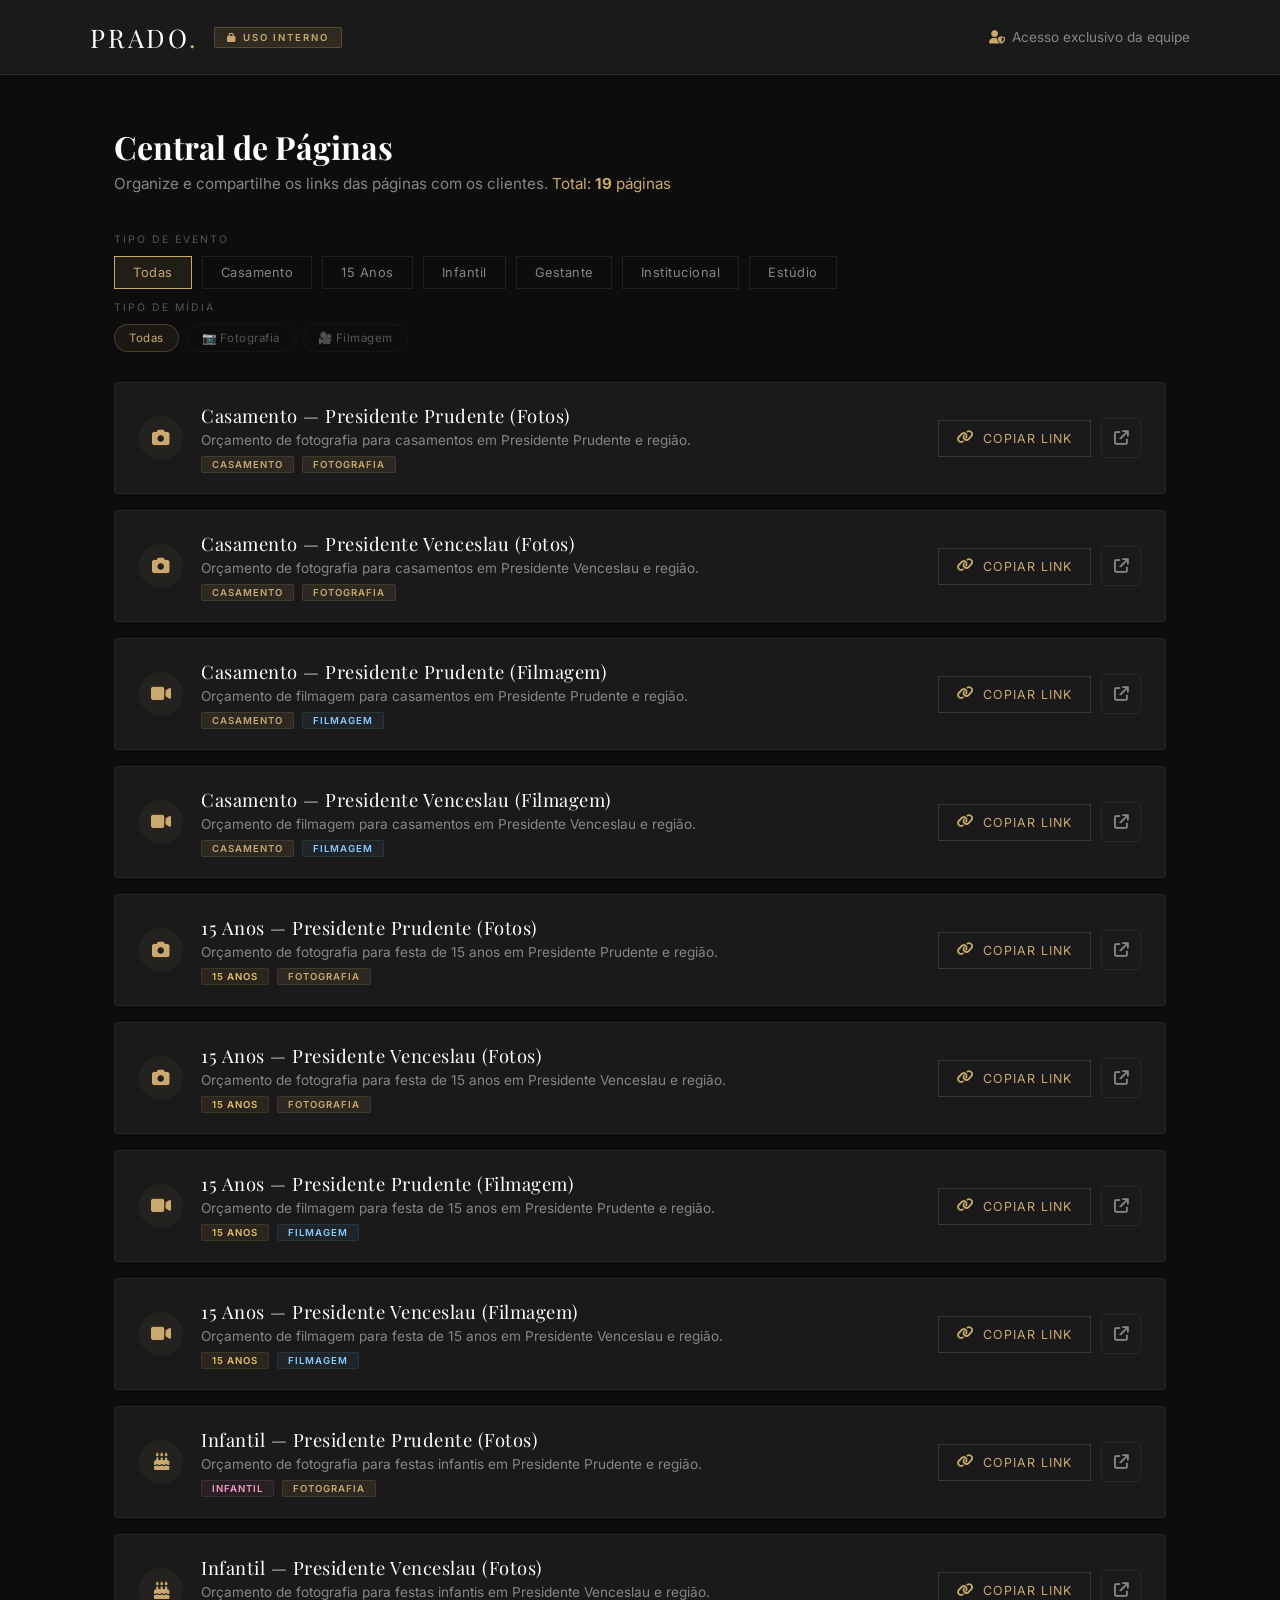
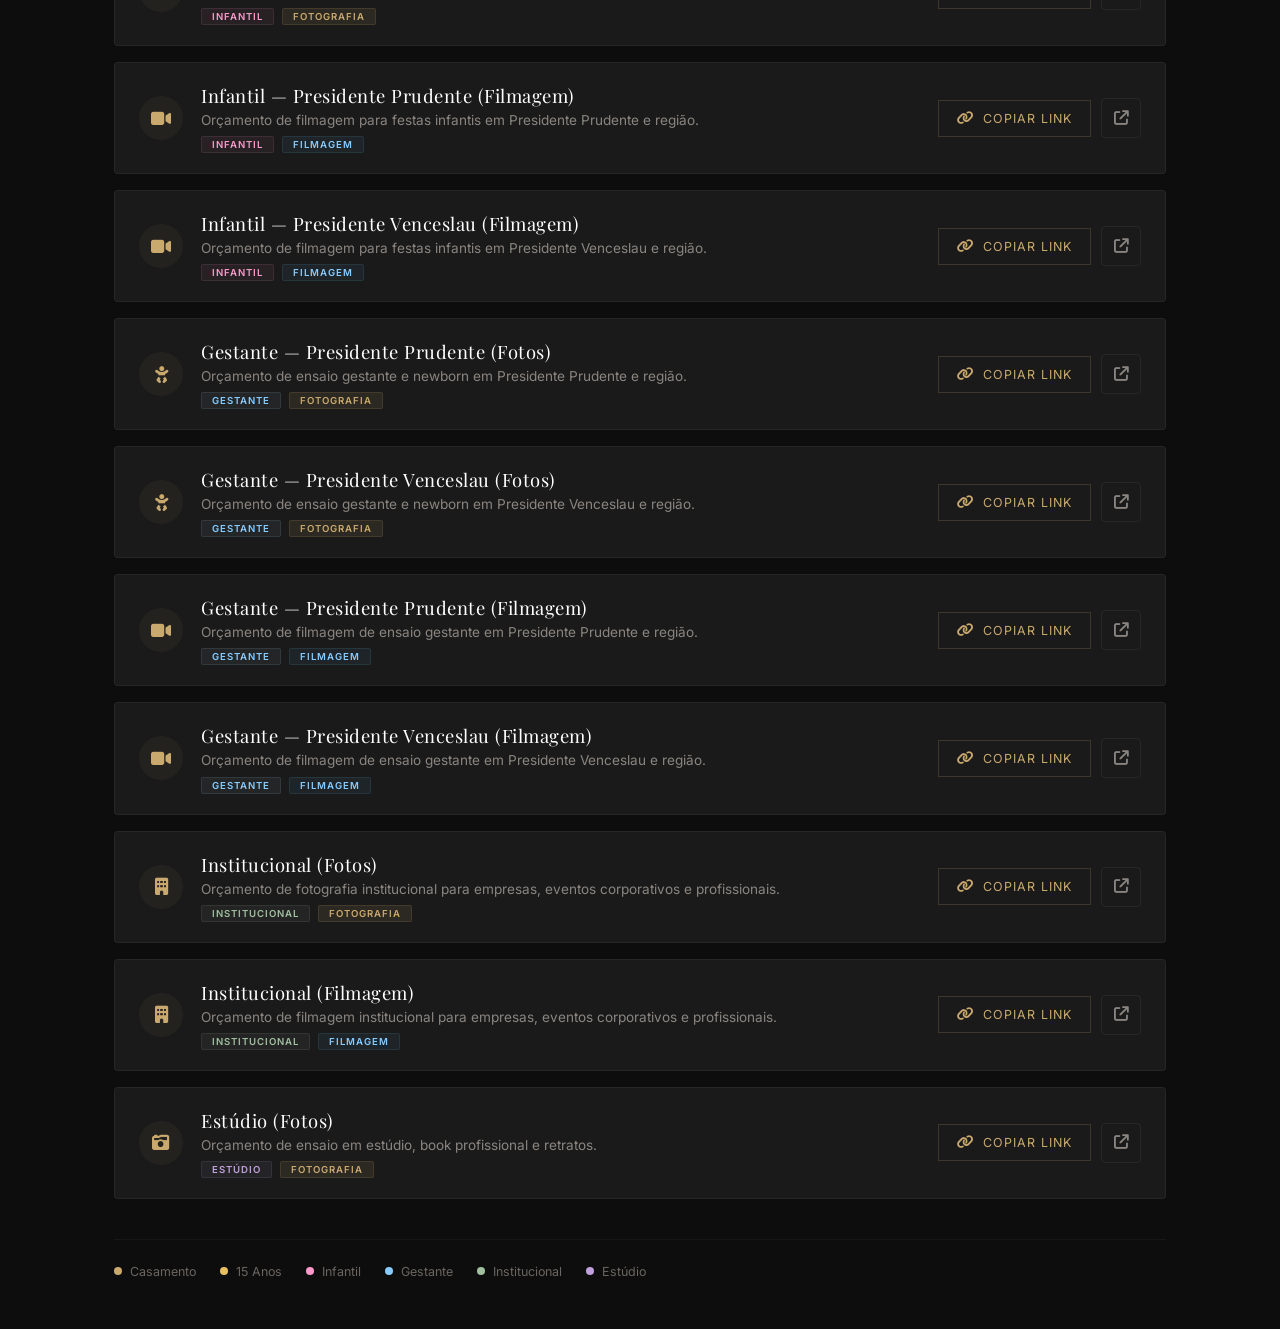
==== index.html @ 4b7219dd "Add files via upload" ====
<!DOCTYPE html>
<html lang="pt-BR">
<head>
  <meta charset="UTF-8" />
  <meta name="viewport" content="width=device-width, initial-scale=1.0" />
  <title>PRADO — Central Interna</title>
  <link rel="preconnect" href="https://fonts.googleapis.com" />
  <link rel="preconnect" href="https://fonts.gstatic.com" crossorigin />
  <link href="https://fonts.googleapis.com/css2?family=Inter:wght@300;400;500;600;700&family=Playfair+Display:wght@400;500;600;700&display=swap" rel="stylesheet" />
  <link rel="stylesheet" href="https://cdnjs.cloudflare.com/ajax/libs/font-awesome/6.7.2/css/all.min.css" />
  <style>
    * { margin: 0; padding: 0; box-sizing: border-box; }
    body {
      font-family: 'Inter', sans-serif;
      background: #0d0d0d;
      color: #e0d8d0;
      min-height: 100vh;
      display: flex;
      flex-direction: column;
    }
    header {
      background: #1a1a1a;
      border-bottom: 1px solid rgba(201, 169, 110, 0.12);
      padding: 0 24px;
    }
    .header-inner {
      max-width: 1100px;
      margin: 0 auto;
      display: flex;
      align-items: center;
      justify-content: space-between;
      padding: 20px 0;
      flex-wrap: wrap;
      gap: 12px;
    }
    .logo-area {
      display: flex;
      align-items: center;
      gap: 16px;
    }
    .logo-text {
      font-family: 'Playfair Display', serif;
      font-size: 1.6rem;
      color: #ffffff;
      letter-spacing: 3px;
    }
    .logo-text span { color: #c9a96e; }
    .badge-interno {
      background: rgba(201, 169, 110, 0.12);
      border: 1px solid rgba(201, 169, 110, 0.25);
      color: #c9a96e;
      font-size: 0.6rem;
      letter-spacing: 2px;
      text-transform: uppercase;
      padding: 4px 12px;
      border-radius: 2px;
      font-weight: 600;
    }
    .header-sub { color: #8a8580; font-size: 0.85rem; }

    main {
      flex: 1;
      max-width: 1100px;
      margin: 0 auto;
      padding: 50px 24px;
      width: 100%;
    }
    .page-title {
      font-family: 'Playfair Display', serif;
      font-size: 2rem;
      color: #ffffff;
      margin-bottom: 6px;
    }
    .page-sub {
      color: #8a8580;
      font-size: 0.95rem;
      margin-bottom: 40px;
    }
    .page-sub span { color: #c9a96e; }

    /* ── FILTROS PRINCIPAIS (evento) ── */
    .filter-section-label {
      font-size: 0.65rem;
      letter-spacing: 2px;
      text-transform: uppercase;
      color: #5a5550;
      margin-bottom: 10px;
    }
    .filter-bar {
      display: flex;
      gap: 10px;
      margin-bottom: 12px;
      flex-wrap: wrap;
    }
    .filter-btn {
      padding: 8px 18px;
      background: transparent;
      border: 1px solid rgba(255,255,255,0.08);
      color: #8a8580;
      font-size: 0.8rem;
      letter-spacing: 0.5px;
      cursor: pointer;
      transition: all 0.25s ease;
      font-family: 'Inter', sans-serif;
    }
    .filter-btn:hover { border-color: rgba(201,169,110,0.3); color: #c9a96e; }
    .filter-btn.active {
      background: rgba(201,169,110,0.1);
      border-color: #c9a96e;
      color: #c9a96e;
    }

    /* ── SUBFILTROS (mídia) ── */
    .subfilter-bar {
      display: flex;
      gap: 8px;
      margin-bottom: 30px;
      flex-wrap: wrap;
    }
    .subfilter-btn {
      padding: 6px 14px;
      background: transparent;
      border: 1px solid rgba(255,255,255,0.04);
      color: #5a5550;
      font-size: 0.72rem;
      letter-spacing: 0.5px;
      cursor: pointer;
      transition: all 0.25s ease;
      font-family: 'Inter', sans-serif;
      border-radius: 20px;
    }
    .subfilter-btn:hover { border-color: rgba(201,169,110,0.2); color: #c9a96e; }
    .subfilter-btn.active {
      background: rgba(201,169,110,0.08);
      border-color: rgba(201,169,110,0.25);
      color: #c9a96e;
    }

    /* ── LISTA ── */
    .cards-grid {
      display: grid;
      grid-template-columns: 1fr;
      gap: 16px;
    }
    .card-item {
      background: #1a1a1a;
      border: 1px solid rgba(255,255,255,0.05);
      border-radius: 4px;
      padding: 20px 24px;
      display: flex;
      align-items: center;
      justify-content: space-between;
      gap: 20px;
      transition: all 0.25s ease;
    }
    .card-item:hover { border-color: rgba(201,169,110,0.2); }
    .card-left {
      display: flex;
      align-items: center;
      gap: 18px;
      flex: 1;
      min-width: 0;
    }
    .card-icon {
      width: 44px;
      height: 44px;
      border-radius: 50%;
      background: rgba(201,169,110,0.06);
      display: flex;
      align-items: center;
      justify-content: center;
      color: #c9a96e;
      font-size: 1.1rem;
      flex-shrink: 0;
    }
    .card-info { flex: 1; min-width: 0; }
    .card-name {
      font-family: 'Playfair Display', serif;
      font-size: 1.15rem;
      color: #ffffff;
      letter-spacing: 0.5px;
      margin-bottom: 3px;
    }
    .card-desc {
      font-size: 0.85rem;
      color: #8a8580;
      line-height: 1.4;
    }
    .card-meta {
      display: flex;
      align-items: center;
      gap: 8px;
      margin-top: 6px;
      flex-wrap: wrap;
    }
    .tag {
      font-size: 0.6rem;
      letter-spacing: 1px;
      text-transform: uppercase;
      padding: 2px 10px;
      border-radius: 2px;
      font-weight: 600;
    }
    .tag-casamento { background: rgba(201,169,110,0.1); color: #c9a96e; border: 1px solid rgba(201,169,110,0.15); }
    .tag-debutante { background: rgba(232,192,96,0.08); color: #e8c060; border: 1px solid rgba(232,192,96,0.1); }
    .tag-infantil  { background: rgba(255,150,200,0.06); color: #ff99cc; border: 1px solid rgba(255,150,200,0.1); }
    .tag-gestante  { background: rgba(180,220,255,0.06); color: #88ccff; border: 1px solid rgba(180,220,255,0.1); }
    .tag-institucional { background: rgba(180,200,180,0.06); color: #a0c0a0; border: 1px solid rgba(180,200,180,0.1); }
    .tag-estudio   { background: rgba(200,180,220,0.06); color: #c0a0dd; border: 1px solid rgba(200,180,220,0.1); }
    .tag-fotografia { background: rgba(201,169,110,0.1); color: #c9a96e; border: 1px solid rgba(201,169,110,0.15); }
    .tag-filmagem  { background: rgba(100,200,255,0.06); color: #88ccff; border: 1px solid rgba(100,200,255,0.1); }

    .card-right { display: flex; align-items: center; gap: 10px; flex-shrink: 0; }
    .btn-copy {
      padding: 10px 18px;
      background: transparent;
      border: 1px solid rgba(201,169,110,0.2);
      color: #c9a96e;
      font-size: 0.78rem;
      letter-spacing: 1px;
      text-transform: uppercase;
      cursor: pointer;
      transition: all 0.25s ease;
      font-family: 'Inter', sans-serif;
      display: flex;
      align-items: center;
      gap: 8px;
      white-space: nowrap;
    }
    .btn-copy:hover { background: rgba(201,169,110,0.08); border-color: #c9a96e; }
    .btn-copy.copied { background: rgba(100,255,180,0.06); border-color: #60dda0; color: #60dda0; }
    .btn-copy i { font-size: 0.85rem; }
    .btn-open {
      width: 40px;
      height: 40px;
      background: transparent;
      border: 1px solid rgba(255,255,255,0.06);
      color: #8a8580;
      border-radius: 4px;
      cursor: pointer;
      display: flex;
      align-items: center;
      justify-content: center;
      text-decoration: none;
      transition: all 0.25s ease;
      font-size: 0.9rem;
    }
    .btn-open:hover { border-color: #c9a96e; color: #c9a96e; }

    /* ── LEGENDA ── */
    .legend {
      margin-top: 40px;
      padding-top: 24px;
      border-top: 1px solid rgba(255,255,255,0.04);
      display: flex;
      gap: 24px;
      flex-wrap: wrap;
    }
    .legend-item {
      display: flex;
      align-items: center;
      gap: 8px;
      font-size: 0.78rem;
      color: #6a6560;
    }
    .legend-dot { width: 8px; height: 8px; border-radius: 50%; display: inline-block; }

    /* ── TOAST ── */
    .toast {
      position: fixed;
      bottom: 30px;
      left: 50%;
      transform: translateX(-50%) translateY(20px);
      background: #2a2a2a;
      border: 1px solid rgba(201,169,110,0.15);
      color: #c9a96e;
      padding: 12px 24px;
      font-size: 0.85rem;
      border-radius: 4px;
      opacity: 0;
      pointer-events: none;
      transition: all 0.35s ease;
      white-space: nowrap;
    }
    .toast.show { opacity: 1; transform: translateX(-50%) translateY(0); }
    .toast i { margin-right: 10px; }

    .empty-state {
      text-align: center;
      padding: 60px 20px;
      color: #5a5550;
    }
    .empty-state i { font-size: 2.5rem; margin-bottom: 16px; color: #3a3530; }

    @media (max-width: 768px) {
      .header-inner { flex-direction: column; align-items: flex-start; gap: 8px; }
      .card-item { flex-direction: column; align-items: flex-start; }
      .card-right { width: 100%; justify-content: flex-end; }
      .btn-copy { flex: 1; justify-content: center; }
      .page-title { font-size: 1.5rem; }
    }
    @media (max-width: 480px) {
      .card-left { flex-direction: column; align-items: flex-start; gap: 10px; }
      .card-right { flex-wrap: wrap; gap: 8px; }
      .btn-open { display: none; }
    }
  </style>
</head>
<body>

  <header>
    <div class="header-inner">
      <div class="logo-area">
        <span class="logo-text">PRADO<span>.</span></span>
        <span class="badge-interno"><i class="fas fa-lock" style="margin-right:6px;"></i>Uso Interno</span>
      </div>
      <span class="header-sub"><i class="fas fa-user-shield" style="margin-right:6px;color:#c9a96e;"></i>Acesso exclusivo da equipe</span>
    </div>
  </header>

  <main>
    <h1 class="page-title">Central de Páginas</h1>
    <p class="page-sub">Organize e compartilhe os links das páginas com os clientes. <span>Total: <strong id="totalCount">0</strong> páginas</span></p>

    <!-- ── FILTROS PRINCIPAIS: TIPO DE EVENTO ── -->
    <div class="filter-section-label">Tipo de Evento</div>
    <div class="filter-bar" id="eventFilterBar">
      <button class="filter-btn active" data-filter="all">Todas</button>
      <button class="filter-btn" data-filter="casamento">Casamento</button>
      <button class="filter-btn" data-filter="debutante">15 Anos</button>
      <button class="filter-btn" data-filter="infantil">Infantil</button>
      <button class="filter-btn" data-filter="gestante">Gestante</button>
      <button class="filter-btn" data-filter="institucional">Institucional</button>
      <button class="filter-btn" data-filter="estudio">Estúdio</button>
    </div>

    <!-- ── SUBFILTROS: TIPO DE MÍDIA ── -->
    <div class="filter-section-label" style="margin-top:2px;">Tipo de Mídia</div>
    <div class="subfilter-bar" id="mediaFilterBar">
      <button class="subfilter-btn active" data-filter="todas-midias">Todas</button>
      <button class="subfilter-btn" data-filter="fotografia">📷 Fotografia</button>
      <button class="subfilter-btn" data-filter="filmagem">🎥 Filmagem</button>
    </div>

    <div class="cards-grid" id="cardsGrid"></div>

    <div class="legend">
      <span class="legend-item"><span class="legend-dot" style="background:#c9a96e;"></span>Casamento</span>
      <span class="legend-item"><span class="legend-dot" style="background:#e8c060;"></span>15 Anos</span>
      <span class="legend-item"><span class="legend-dot" style="background:#ff99cc;"></span>Infantil</span>
      <span class="legend-item"><span class="legend-dot" style="background:#88ccff;"></span>Gestante</span>
      <span class="legend-item"><span class="legend-dot" style="background:#a0c0a0;"></span>Institucional</span>
      <span class="legend-item"><span class="legend-dot" style="background:#c0a0dd;"></span>Estúdio</span>
    </div>
  </main>

  <div class="toast" id="toast"><i class="fas fa-check-circle"></i><span id="toastMsg">Link copiado!</span></div>

  <script>
    /* ═══════════════════════════════════════════════
       DADOS CENTRALIZADOS
       ➕ Adicione novas páginas aqui
       ═══════════════════════════════════════════════ */
    const PAGINAS = [

      // ═══════ CASAMENTO ═══════
      {
        id: 'casamento-foto-pp',
        arquivo: 'casamentofotografiapp.html',
        nome: 'Casamento — Presidente Prudente (Fotos)',
        descricao: 'Orçamento de fotografia para casamentos em Presidente Prudente e região.',
        icone: 'fa-camera',
        evento: 'casamento',
        midia: 'fotografia'
      },
      {
        id: 'casamento-foto-pv',
        arquivo: 'casamentofotografiapv.html',
        nome: 'Casamento — Presidente Venceslau (Fotos)',
        descricao: 'Orçamento de fotografia para casamentos em Presidente Venceslau e região.',
        icone: 'fa-camera',
        evento: 'casamento',
        midia: 'fotografia'
      },
      {
        id: 'casamento-filme-pp',
        arquivo: 'casamentofilmagempp.html',
        nome: 'Casamento — Presidente Prudente (Filmagem)',
        descricao: 'Orçamento de filmagem para casamentos em Presidente Prudente e região.',
        icone: 'fa-video',
        evento: 'casamento',
        midia: 'filmagem'
      },
      {
        id: 'casamento-filme-pv',
        arquivo: 'casamentofilmagempv.html',
        nome: 'Casamento — Presidente Venceslau (Filmagem)',
        descricao: 'Orçamento de filmagem para casamentos em Presidente Venceslau e região.',
        icone: 'fa-video',
        evento: 'casamento',
        midia: 'filmagem'
      },

      // ═══════ 15 ANOS ═══════
      {
        id: 'debutante-foto-pp',
        arquivo: 'debutantefotografiapp.html',
        nome: '15 Anos — Presidente Prudente (Fotos)',
        descricao: 'Orçamento de fotografia para festa de 15 anos em Presidente Prudente e região.',
        icone: 'fa-camera',
        evento: 'debutante',
        midia: 'fotografia'
      },
      {
        id: 'debutante-foto-pv',
        arquivo: 'debutantefotografiapv.html',
        nome: '15 Anos — Presidente Venceslau (Fotos)',
        descricao: 'Orçamento de fotografia para festa de 15 anos em Presidente Venceslau e região.',
        icone: 'fa-camera',
        evento: 'debutante',
        midia: 'fotografia'
      },
      {
        id: 'debutante-filme-pp',
        arquivo: 'debutantefilmagempp.html',
        nome: '15 Anos — Presidente Prudente (Filmagem)',
        descricao: 'Orçamento de filmagem para festa de 15 anos em Presidente Prudente e região.',
        icone: 'fa-video',
        evento: 'debutante',
        midia: 'filmagem'
      },
      {
        id: 'debutante-filme-pv',
        arquivo: 'debutantefilmagempv.html',
        nome: '15 Anos — Presidente Venceslau (Filmagem)',
        descricao: 'Orçamento de filmagem para festa de 15 anos em Presidente Venceslau e região.',
        icone: 'fa-video',
        evento: 'debutante',
        midia: 'filmagem'
      },

      // ═══════ INFANTIL ═══════
      {
        id: 'infantil-foto-pp',
        arquivo: 'infantilfotografiapp.html',
        nome: 'Infantil — Presidente Prudente (Fotos)',
        descricao: 'Orçamento de fotografia para festas infantis em Presidente Prudente e região.',
        icone: 'fa-cake-candles',
        evento: 'infantil',
        midia: 'fotografia'
      },
      {
        id: 'infantil-foto-pv',
        arquivo: 'infantilfotografiapv.html',
        nome: 'Infantil — Presidente Venceslau (Fotos)',
        descricao: 'Orçamento de fotografia para festas infantis em Presidente Venceslau e região.',
        icone: 'fa-cake-candles',
        evento: 'infantil',
        midia: 'fotografia'
      },
      {
        id: 'infantil-filme-pp',
        arquivo: 'infantilfilmagempp.html',
        nome: 'Infantil — Presidente Prudente (Filmagem)',
        descricao: 'Orçamento de filmagem para festas infantis em Presidente Prudente e região.',
        icone: 'fa-video',
        evento: 'infantil',
        midia: 'filmagem'
      },
      {
        id: 'infantil-filme-pv',
        arquivo: 'infantilfilmagempv.html',
        nome: 'Infantil — Presidente Venceslau (Filmagem)',
        descricao: 'Orçamento de filmagem para festas infantis em Presidente Venceslau e região.',
        icone: 'fa-video',
        evento: 'infantil',
        midia: 'filmagem'
      },

      // ═══════ GESTANTE ═══════
      {
        id: 'gestante-foto-pp',
        arquivo: 'gestantefotografiapp.html',
        nome: 'Gestante — Presidente Prudente (Fotos)',
        descricao: 'Orçamento de ensaio gestante e newborn em Presidente Prudente e região.',
        icone: 'fa-baby',
        evento: 'gestante',
        midia: 'fotografia'
      },
      {
        id: 'gestante-foto-pv',
        arquivo: 'gestantefotografiapv.html',
        nome: 'Gestante — Presidente Venceslau (Fotos)',
        descricao: 'Orçamento de ensaio gestante e newborn em Presidente Venceslau e região.',
        icone: 'fa-baby',
        evento: 'gestante',
        midia: 'fotografia'
      },
      {
        id: 'gestante-filme-pp',
        arquivo: 'gestantefilmagempp.html',
        nome: 'Gestante — Presidente Prudente (Filmagem)',
        descricao: 'Orçamento de filmagem de ensaio gestante em Presidente Prudente e região.',
        icone: 'fa-video',
        evento: 'gestante',
        midia: 'filmagem'
      },
      {
        id: 'gestante-filme-pv',
        arquivo: 'gestantefilmagempv.html',
        nome: 'Gestante — Presidente Venceslau (Filmagem)',
        descricao: 'Orçamento de filmagem de ensaio gestante em Presidente Venceslau e região.',
        icone: 'fa-video',
        evento: 'gestante',
        midia: 'filmagem'
      },

      // ═══════ INSTITUCIONAL (sem cidade) ═══════
      {
        id: 'institucional-foto',
        arquivo: 'institucional.html',
        nome: 'Institucional (Fotos)',
        descricao: 'Orçamento de fotografia institucional para empresas, eventos corporativos e profissionais.',
        icone: 'fa-building',
        evento: 'institucional',
        midia: 'fotografia'
      },
      {
        id: 'institucional-filme',
        arquivo: 'institucional.html',
        nome: 'Institucional (Filmagem)',
        descricao: 'Orçamento de filmagem institucional para empresas, eventos corporativos e profissionais.',
        icone: 'fa-building',
        evento: 'institucional',
        midia: 'filmagem'
      },

      // ═══════ ESTÚDIO (sem cidade) ═══════
      {
        id: 'estudio-foto',
        arquivo: 'estudio.html',
        nome: 'Estúdio (Fotos)',
        descricao: 'Orçamento de ensaio em estúdio, book profissional e retratos.',
        icone: 'fa-camera-retro',
        evento: 'estudio',
        midia: 'fotografia'
      }

      // ═══════════════════════════════════════════
      // ➕ ADICIONE NOVAS PÁGINAS ABAIXO
      // ═══════════════════════════════════════════
      // {
      //   id: 'meu-novo-servico',
      //   arquivo: 'meunovoarquivo.html',
      //   nome: 'Nome do Serviço — Cidade (Tipo)',
      //   descricao: 'Descrição clara do que essa página contém.',
      //   icone: 'fa-star',
      //   evento: 'casamento',     ← evento: casamento | debutante | infantil | gestante | institucional | estudio
      //   midia: 'fotografia'      ← mídia: fotografia | filmagem
      // }
    ];

    /* ═══════════════════════════════════════════
       LÓGICA DE FILTROS
       ═══════════════════════════════════════════ */
    const grid = document.getElementById('cardsGrid');
    const totalSpan = document.getElementById('totalCount');

    let filtroEvento = 'all';
    let filtroMidia = 'todas-midias';

    function getIcon(icone) { return icone || 'fa-file'; }

    function getTagEventoClass(ev) {
      if (ev === 'casamento') return 'tag-casamento';
      if (ev === 'debutante') return 'tag-debutante';
      if (ev === 'infantil')  return 'tag-infantil';
      if (ev === 'gestante')  return 'tag-gestante';
      if (ev === 'institucional') return 'tag-institucional';
      if (ev === 'estudio')   return 'tag-estudio';
      return '';
    }
    function getTagEventoLabel(ev) {
      const map = {
        casamento: 'Casamento',
        debutante: '15 Anos',
        infantil: 'Infantil',
        gestante: 'Gestante',
        institucional: 'Institucional',
        estudio: 'Estúdio'
      };
      return map[ev] || ev;
    }
    function getTagMidiaClass(m) { return m === 'fotografia' ? 'tag-fotografia' : 'tag-filmagem'; }
    function getTagMidiaLabel(m) { return m === 'fotografia' ? 'Fotografia' : 'Filmagem'; }

    function renderizar() {
      let filtradas = PAGINAS;

      // Filtro por evento
      if (filtroEvento !== 'all') {
        filtradas = filtradas.filter(p => p.evento === filtroEvento);
      }

      // Filtro por mídia
      if (filtroMidia !== 'todas-midias') {
        filtradas = filtradas.filter(p => p.midia === filtroMidia);
      }

      totalSpan.textContent = PAGINAS.length;

      if (filtradas.length === 0) {
        grid.innerHTML = `<div class="empty-state"><i class="fas fa-folder-open"></i><p>Nenhuma página encontrada com esses filtros.</p></div>`;
        return;
      }

      grid.innerHTML = filtradas.map(p => {
        const linkHref = p.arquivo;
        return `
          <div class="card-item" data-id="${p.id}">
            <div class="card-left">
              <div class="card-icon"><i class="fas ${getIcon(p.icone)}"></i></div>
              <div class="card-info">
                <div class="card-name">${p.nome}</div>
                <div class="card-desc">${p.descricao}</div>
                <div class="card-meta">
                  <span class="tag ${getTagEventoClass(p.evento)}">${getTagEventoLabel(p.evento)}</span>
                  <span class="tag ${getTagMidiaClass(p.midia)}">${getTagMidiaLabel(p.midia)}</span>
                </div>
              </div>
            </div>
            <div class="card-right">
              <button class="btn-copy" data-link="${linkHref}" onclick="copiarLink(this)"><i class="fas fa-link"></i> Copiar Link</button>
              <a href="${linkHref}" target="_blank" class="btn-open" title="Abrir página"><i class="fas fa-arrow-up-right-from-square"></i></a>
            </div>
          </div>
        `;
      }).join('');
    }

    /* ── COPIAR LINK ── */
    function copiarLink(botao) {
	  const link = botao.getAttribute('data-link');
	  const paginaAtual = window.location.href;
	  const baseUrl = paginaAtual.substring(0, paginaAtual.lastIndexOf('/') + 1);
	  const urlCompleta = baseUrl + link;

	  if (navigator.clipboard && navigator.clipboard.writeText) {
		navigator.clipboard.writeText(urlCompleta).then(() => {
		  mostrarToast(`Link copiado: ${link}`);
		  feedbackCopiado(botao);
		}).catch(() => fallbackCopiar(urlCompleta, botao));
	  } else {
		fallbackCopiar(urlCompleta, botao);
	  }
	}

    function fallbackCopiar(texto, botao) {
      const inp = document.createElement('input');
      inp.value = texto;
      document.body.appendChild(inp);
      inp.select();
      try {
        document.execCommand('copy');
        mostrarToast('Link copiado!');
        feedbackCopiado(botao);
      } catch { mostrarToast('Erro ao copiar. Copie manualmente.'); }
      document.body.removeChild(inp);
    }

    function feedbackCopiado(botao) {
      botao.classList.add('copied');
      const origText = botao.innerHTML;
      botao.innerHTML = '<i class="fas fa-check"></i> Copiado';
      setTimeout(() => { botao.classList.remove('copied'); botao.innerHTML = origText; }, 2000);
    }

    /* ── TOAST ── */
    let toastTimeout = null;
    function mostrarToast(msg) {
      const t = document.getElementById('toast');
      const m = document.getElementById('toastMsg');
      m.textContent = msg;
      t.classList.add('show');
      clearTimeout(toastTimeout);
      toastTimeout = setTimeout(() => t.classList.remove('show'), 2200);
    }

    /* ── EVENTOS DOS FILTROS ── */
    // Filtros de evento
    document.querySelectorAll('#eventFilterBar .filter-btn').forEach(btn => {
      btn.addEventListener('click', () => {
        document.querySelectorAll('#eventFilterBar .filter-btn').forEach(b => b.classList.remove('active'));
        btn.classList.add('active');
        filtroEvento = btn.dataset.filter;
        renderizar();
      });
    });

    // Filtros de mídia
    document.querySelectorAll('#mediaFilterBar .subfilter-btn').forEach(btn => {
      btn.addEventListener('click', () => {
        document.querySelectorAll('#mediaFilterBar .subfilter-btn').forEach(b => b.classList.remove('active'));
        btn.classList.add('active');
        filtroMidia = btn.dataset.filter;
        renderizar();
      });
    });

    /* ── INIT ── */
    document.addEventListener('DOMContentLoaded', () => renderizar());
  </script>
</body>
</html>
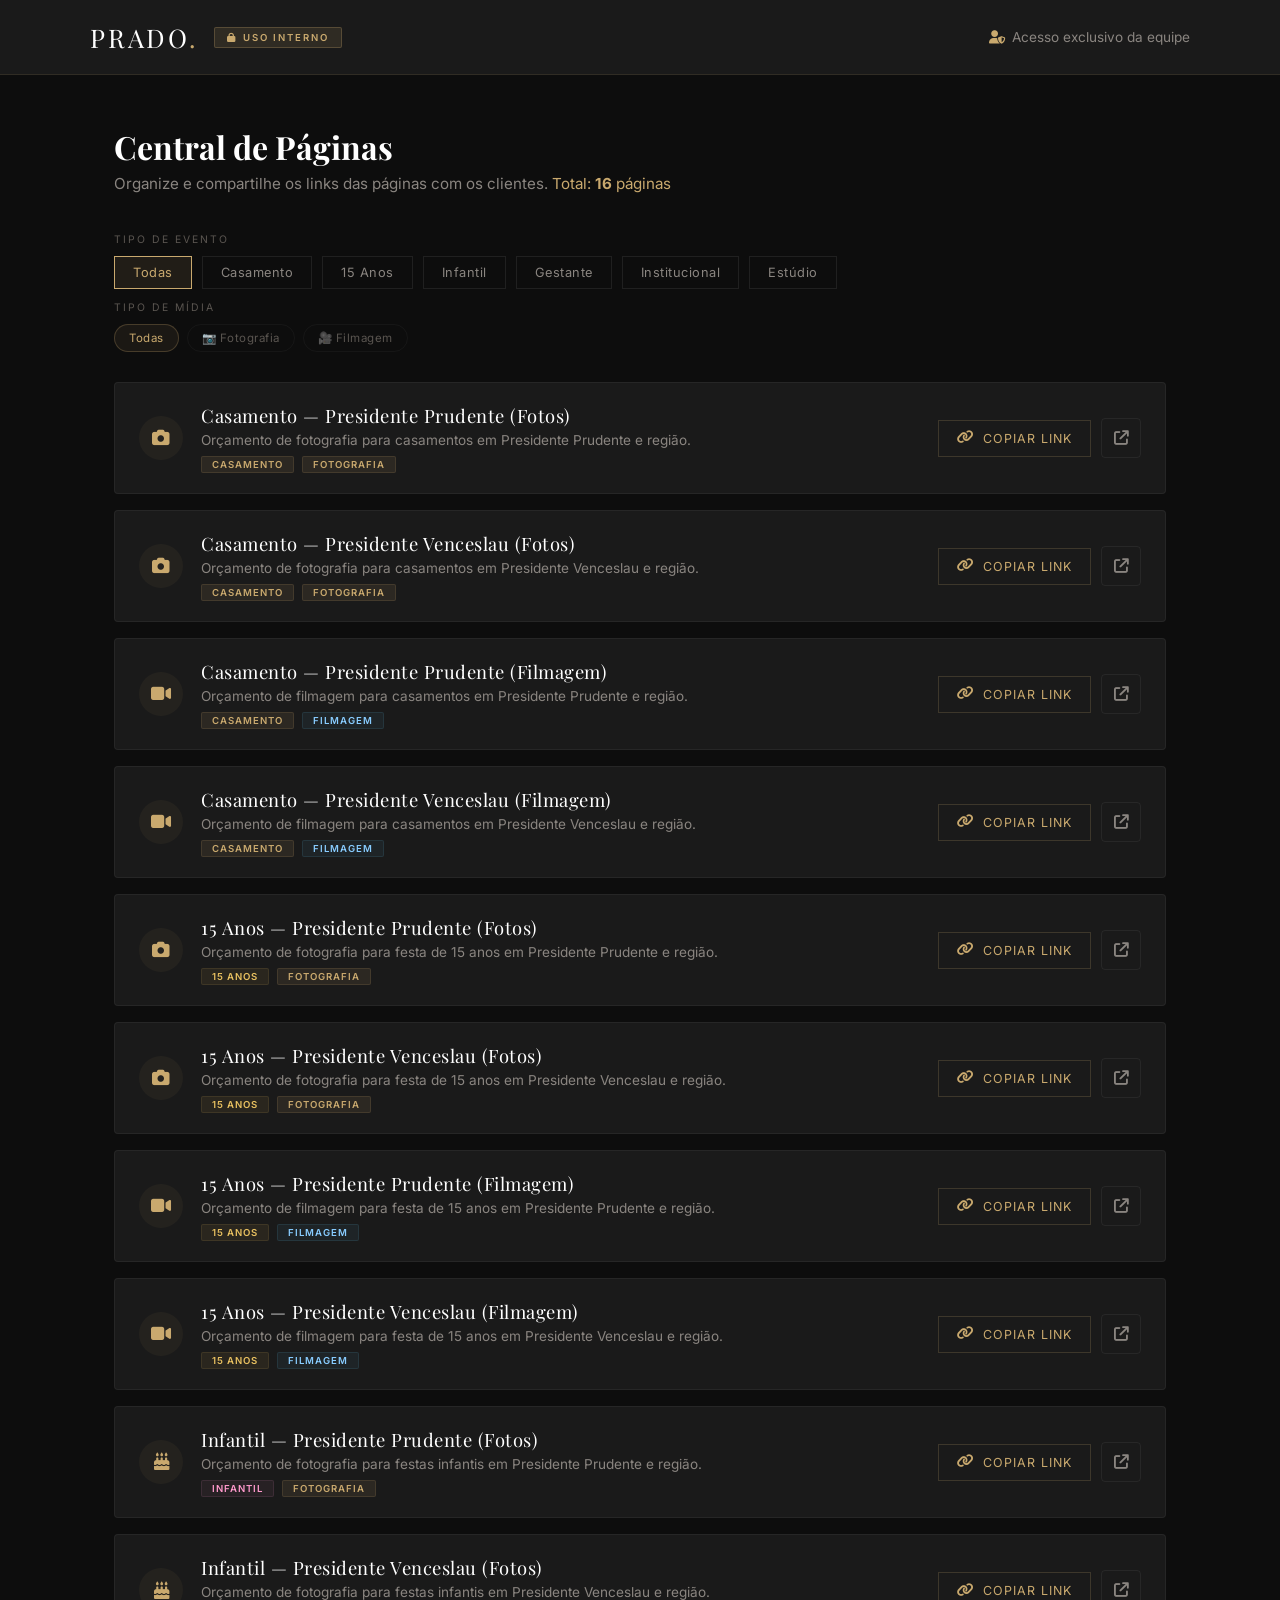
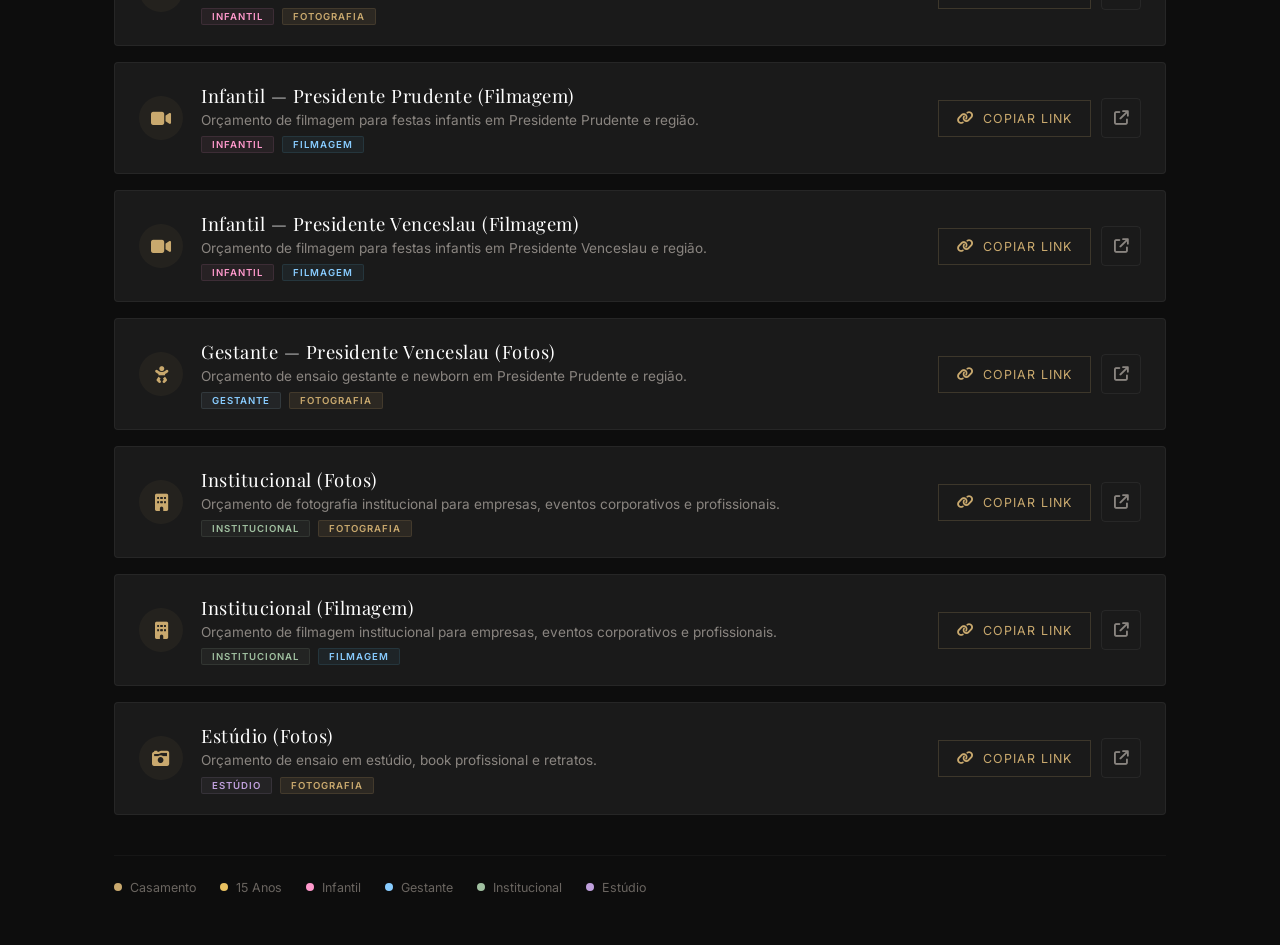
==== commit 6f41350e: "Update print statement from 'Hello' to 'Goodbye'" ====
--- a/index.html
+++ b/index.html
@@ -479,42 +479,14 @@
 
       // ═══════ GESTANTE ═══════
       {
-        id: 'gestante-foto-pp',
-        arquivo: 'gestantefotografiapp.html',
-        nome: 'Gestante — Presidente Prudente (Fotos)',
+        id: 'gestante-foto-pv',
+        arquivo: 'gestante.html',
+        nome: 'Gestante — Presidente Venceslau (Fotos)',
         descricao: 'Orçamento de ensaio gestante e newborn em Presidente Prudente e região.',
         icone: 'fa-baby',
         evento: 'gestante',
         midia: 'fotografia'
       },
-      {
-        id: 'gestante-foto-pv',
-        arquivo: 'gestantefotografiapv.html',
-        nome: 'Gestante — Presidente Venceslau (Fotos)',
-        descricao: 'Orçamento de ensaio gestante e newborn em Presidente Venceslau e região.',
-        icone: 'fa-baby',
-        evento: 'gestante',
-        midia: 'fotografia'
-      },
-      {
-        id: 'gestante-filme-pp',
-        arquivo: 'gestantefilmagempp.html',
-        nome: 'Gestante — Presidente Prudente (Filmagem)',
-        descricao: 'Orçamento de filmagem de ensaio gestante em Presidente Prudente e região.',
-        icone: 'fa-video',
-        evento: 'gestante',
-        midia: 'filmagem'
-      },
-      {
-        id: 'gestante-filme-pv',
-        arquivo: 'gestantefilmagempv.html',
-        nome: 'Gestante — Presidente Venceslau (Filmagem)',
-        descricao: 'Orçamento de filmagem de ensaio gestante em Presidente Venceslau e região.',
-        icone: 'fa-video',
-        evento: 'gestante',
-        midia: 'filmagem'
-      },
-
       // ═══════ INSTITUCIONAL (sem cidade) ═══════
       {
         id: 'institucional-foto',
@@ -711,4 +683,4 @@
     document.addEventListener('DOMContentLoaded', () => renderizar());
   </script>
 </body>
-</html>+</html>
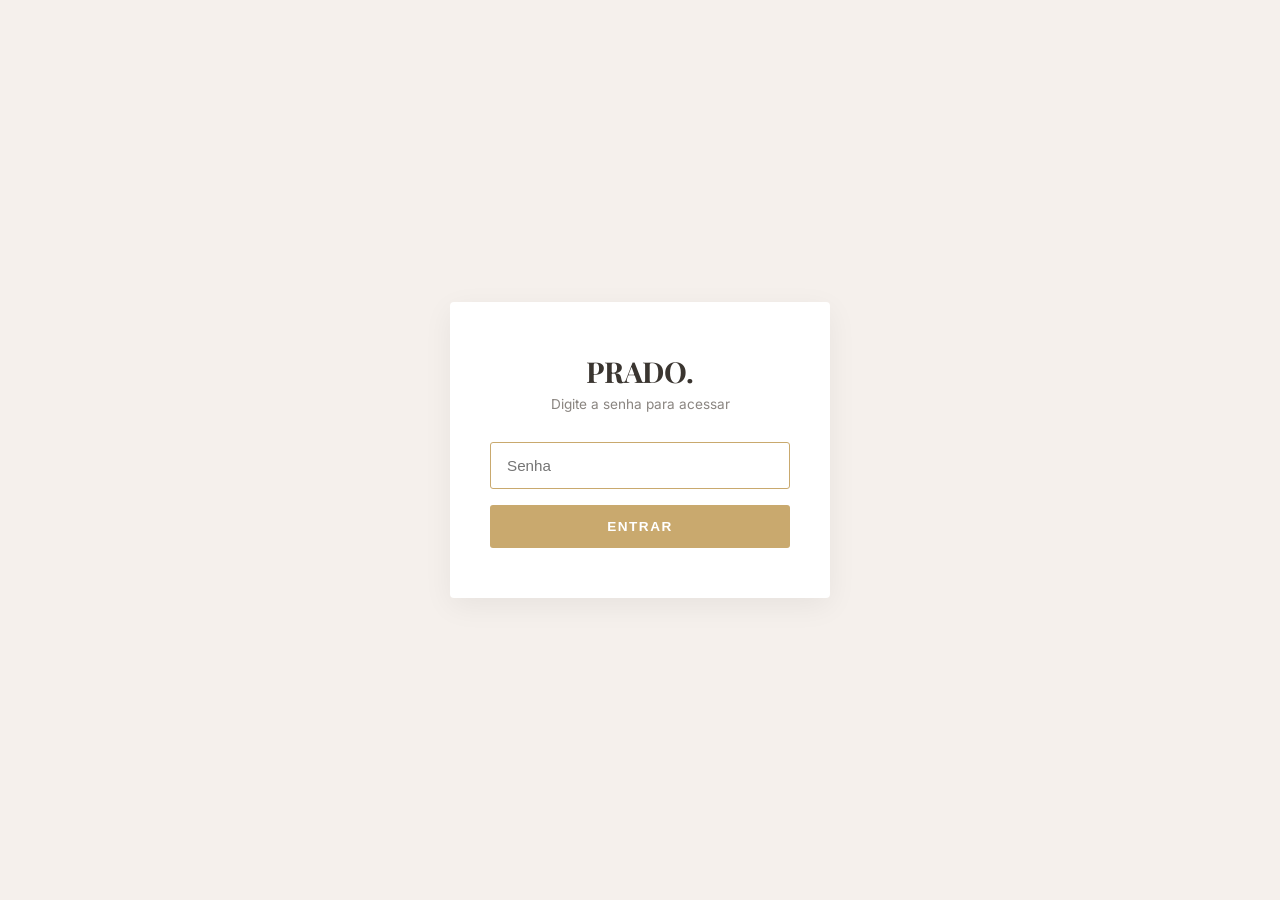
==== commit 74b53fe8: "Update index.html" ====
--- a/index.html
+++ b/index.html
@@ -3,684 +3,102 @@
 <head>
   <meta charset="UTF-8" />
   <meta name="viewport" content="width=device-width, initial-scale=1.0" />
-  <title>PRADO — Central Interna</title>
-  <link rel="preconnect" href="https://fonts.googleapis.com" />
-  <link rel="preconnect" href="https://fonts.gstatic.com" crossorigin />
-  <link href="https://fonts.googleapis.com/css2?family=Inter:wght@300;400;500;600;700&family=Playfair+Display:wght@400;500;600;700&display=swap" rel="stylesheet" />
-  <link rel="stylesheet" href="https://cdnjs.cloudflare.com/ajax/libs/font-awesome/6.7.2/css/all.min.css" />
+  <title>PRADO. — Acesso</title>
   <style>
     * { margin: 0; padding: 0; box-sizing: border-box; }
     body {
       font-family: 'Inter', sans-serif;
-      background: #0d0d0d;
-      color: #e0d8d0;
-      min-height: 100vh;
-      display: flex;
-      flex-direction: column;
-    }
-    header {
-      background: #1a1a1a;
-      border-bottom: 1px solid rgba(201, 169, 110, 0.12);
-      padding: 0 24px;
-    }
-    .header-inner {
-      max-width: 1100px;
-      margin: 0 auto;
-      display: flex;
-      align-items: center;
-      justify-content: space-between;
-      padding: 20px 0;
-      flex-wrap: wrap;
-      gap: 12px;
-    }
-    .logo-area {
-      display: flex;
-      align-items: center;
-      gap: 16px;
-    }
-    .logo-text {
-      font-family: 'Playfair Display', serif;
-      font-size: 1.6rem;
-      color: #ffffff;
-      letter-spacing: 3px;
-    }
-    .logo-text span { color: #c9a96e; }
-    .badge-interno {
-      background: rgba(201, 169, 110, 0.12);
-      border: 1px solid rgba(201, 169, 110, 0.25);
-      color: #c9a96e;
-      font-size: 0.6rem;
-      letter-spacing: 2px;
-      text-transform: uppercase;
-      padding: 4px 12px;
-      border-radius: 2px;
-      font-weight: 600;
-    }
-    .header-sub { color: #8a8580; font-size: 0.85rem; }
-
-    main {
-      flex: 1;
-      max-width: 1100px;
-      margin: 0 auto;
-      padding: 50px 24px;
-      width: 100%;
-    }
-    .page-title {
-      font-family: 'Playfair Display', serif;
-      font-size: 2rem;
-      color: #ffffff;
-      margin-bottom: 6px;
-    }
-    .page-sub {
-      color: #8a8580;
-      font-size: 0.95rem;
-      margin-bottom: 40px;
-    }
-    .page-sub span { color: #c9a96e; }
-
-    /* ── FILTROS PRINCIPAIS (evento) ── */
-    .filter-section-label {
-      font-size: 0.65rem;
-      letter-spacing: 2px;
-      text-transform: uppercase;
-      color: #5a5550;
-      margin-bottom: 10px;
-    }
-    .filter-bar {
-      display: flex;
-      gap: 10px;
-      margin-bottom: 12px;
-      flex-wrap: wrap;
-    }
-    .filter-btn {
-      padding: 8px 18px;
-      background: transparent;
-      border: 1px solid rgba(255,255,255,0.08);
-      color: #8a8580;
-      font-size: 0.8rem;
-      letter-spacing: 0.5px;
-      cursor: pointer;
-      transition: all 0.25s ease;
-      font-family: 'Inter', sans-serif;
-    }
-    .filter-btn:hover { border-color: rgba(201,169,110,0.3); color: #c9a96e; }
-    .filter-btn.active {
-      background: rgba(201,169,110,0.1);
-      border-color: #c9a96e;
-      color: #c9a96e;
-    }
-
-    /* ── SUBFILTROS (mídia) ── */
-    .subfilter-bar {
-      display: flex;
-      gap: 8px;
-      margin-bottom: 30px;
-      flex-wrap: wrap;
-    }
-    .subfilter-btn {
-      padding: 6px 14px;
-      background: transparent;
-      border: 1px solid rgba(255,255,255,0.04);
-      color: #5a5550;
-      font-size: 0.72rem;
-      letter-spacing: 0.5px;
-      cursor: pointer;
-      transition: all 0.25s ease;
-      font-family: 'Inter', sans-serif;
-      border-radius: 20px;
-    }
-    .subfilter-btn:hover { border-color: rgba(201,169,110,0.2); color: #c9a96e; }
-    .subfilter-btn.active {
-      background: rgba(201,169,110,0.08);
-      border-color: rgba(201,169,110,0.25);
-      color: #c9a96e;
-    }
-
-    /* ── LISTA ── */
-    .cards-grid {
-      display: grid;
-      grid-template-columns: 1fr;
-      gap: 16px;
-    }
-    .card-item {
-      background: #1a1a1a;
-      border: 1px solid rgba(255,255,255,0.05);
-      border-radius: 4px;
-      padding: 20px 24px;
-      display: flex;
-      align-items: center;
-      justify-content: space-between;
-      gap: 20px;
-      transition: all 0.25s ease;
-    }
-    .card-item:hover { border-color: rgba(201,169,110,0.2); }
-    .card-left {
-      display: flex;
-      align-items: center;
-      gap: 18px;
-      flex: 1;
-      min-width: 0;
-    }
-    .card-icon {
-      width: 44px;
-      height: 44px;
-      border-radius: 50%;
-      background: rgba(201,169,110,0.06);
+      background: #f5f0ec;
+      height: 100vh;
       display: flex;
       align-items: center;
       justify-content: center;
-      color: #c9a96e;
-      font-size: 1.1rem;
-      flex-shrink: 0;
     }
-    .card-info { flex: 1; min-width: 0; }
-    .card-name {
+    .login-box {
+      background: #fff;
+      padding: 50px 40px;
+      border-radius: 4px;
+      box-shadow: 0 8px 30px rgba(0,0,0,0.06);
+      width: 100%;
+      max-width: 380px;
+      text-align: center;
+    }
+    .login-box h1 {
       font-family: 'Playfair Display', serif;
-      font-size: 1.15rem;
-      color: #ffffff;
-      letter-spacing: 0.5px;
-      margin-bottom: 3px;
+      font-size: 1.8rem;
+      color: #3a3530;
+      margin-bottom: 6px;
     }
-    .card-desc {
+    .login-box p {
+      color: #8a8580;
       font-size: 0.85rem;
-      color: #8a8580;
-      line-height: 1.4;
+      margin-bottom: 30px;
     }
-    .card-meta {
-      display: flex;
-      align-items: center;
-      gap: 8px;
-      margin-top: 6px;
-      flex-wrap: wrap;
+    .login-box input {
+      width: 100%;
+      padding: 14px 16px;
+      border: 1px solid #ddd;
+      border-radius: 3px;
+      font-size: 0.95rem;
+      outline: none;
+      margin-bottom: 16px;
     }
-    .tag {
-      font-size: 0.6rem;
-      letter-spacing: 1px;
+    .login-box input:focus { border-color: #c9a96e; }
+    .login-box button {
+      width: 100%;
+      padding: 14px;
+      background: #c9a96e;
+      border: none;
+      color: #fff;
+      font-size: 0.85rem;
+      font-weight: 600;
+      letter-spacing: 1.5px;
       text-transform: uppercase;
-      padding: 2px 10px;
-      border-radius: 2px;
-      font-weight: 600;
+      border-radius: 3px;
+      cursor: pointer;
     }
-    .tag-casamento { background: rgba(201,169,110,0.1); color: #c9a96e; border: 1px solid rgba(201,169,110,0.15); }
-    .tag-debutante { background: rgba(232,192,96,0.08); color: #e8c060; border: 1px solid rgba(232,192,96,0.1); }
-    .tag-infantil  { background: rgba(255,150,200,0.06); color: #ff99cc; border: 1px solid rgba(255,150,200,0.1); }
-    .tag-gestante  { background: rgba(180,220,255,0.06); color: #88ccff; border: 1px solid rgba(180,220,255,0.1); }
-    .tag-institucional { background: rgba(180,200,180,0.06); color: #a0c0a0; border: 1px solid rgba(180,200,180,0.1); }
-    .tag-estudio   { background: rgba(200,180,220,0.06); color: #c0a0dd; border: 1px solid rgba(200,180,220,0.1); }
-    .tag-fotografia { background: rgba(201,169,110,0.1); color: #c9a96e; border: 1px solid rgba(201,169,110,0.15); }
-    .tag-filmagem  { background: rgba(100,200,255,0.06); color: #88ccff; border: 1px solid rgba(100,200,255,0.1); }
-
-    .card-right { display: flex; align-items: center; gap: 10px; flex-shrink: 0; }
-    .btn-copy {
-      padding: 10px 18px;
-      background: transparent;
-      border: 1px solid rgba(201,169,110,0.2);
-      color: #c9a96e;
-      font-size: 0.78rem;
-      letter-spacing: 1px;
-      text-transform: uppercase;
-      cursor: pointer;
-      transition: all 0.25s ease;
-      font-family: 'Inter', sans-serif;
-      display: flex;
-      align-items: center;
-      gap: 8px;
-      white-space: nowrap;
-    }
-    .btn-copy:hover { background: rgba(201,169,110,0.08); border-color: #c9a96e; }
-    .btn-copy.copied { background: rgba(100,255,180,0.06); border-color: #60dda0; color: #60dda0; }
-    .btn-copy i { font-size: 0.85rem; }
-    .btn-open {
-      width: 40px;
-      height: 40px;
-      background: transparent;
-      border: 1px solid rgba(255,255,255,0.06);
-      color: #8a8580;
-      border-radius: 4px;
-      cursor: pointer;
-      display: flex;
-      align-items: center;
-      justify-content: center;
-      text-decoration: none;
-      transition: all 0.25s ease;
-      font-size: 0.9rem;
-    }
-    .btn-open:hover { border-color: #c9a96e; color: #c9a96e; }
-
-    /* ── LEGENDA ── */
-    .legend {
-      margin-top: 40px;
-      padding-top: 24px;
-      border-top: 1px solid rgba(255,255,255,0.04);
-      display: flex;
-      gap: 24px;
-      flex-wrap: wrap;
-    }
-    .legend-item {
-      display: flex;
-      align-items: center;
-      gap: 8px;
-      font-size: 0.78rem;
-      color: #6a6560;
-    }
-    .legend-dot { width: 8px; height: 8px; border-radius: 50%; display: inline-block; }
-
-    /* ── TOAST ── */
-    .toast {
-      position: fixed;
-      bottom: 30px;
-      left: 50%;
-      transform: translateX(-50%) translateY(20px);
-      background: #2a2a2a;
-      border: 1px solid rgba(201,169,110,0.15);
-      color: #c9a96e;
-      padding: 12px 24px;
-      font-size: 0.85rem;
-      border-radius: 4px;
-      opacity: 0;
-      pointer-events: none;
-      transition: all 0.35s ease;
-      white-space: nowrap;
-    }
-    .toast.show { opacity: 1; transform: translateX(-50%) translateY(0); }
-    .toast i { margin-right: 10px; }
-
-    .empty-state {
-      text-align: center;
-      padding: 60px 20px;
-      color: #5a5550;
-    }
-    .empty-state i { font-size: 2.5rem; margin-bottom: 16px; color: #3a3530; }
-
-    @media (max-width: 768px) {
-      .header-inner { flex-direction: column; align-items: flex-start; gap: 8px; }
-      .card-item { flex-direction: column; align-items: flex-start; }
-      .card-right { width: 100%; justify-content: flex-end; }
-      .btn-copy { flex: 1; justify-content: center; }
-      .page-title { font-size: 1.5rem; }
-    }
-    @media (max-width: 480px) {
-      .card-left { flex-direction: column; align-items: flex-start; gap: 10px; }
-      .card-right { flex-wrap: wrap; gap: 8px; }
-      .btn-open { display: none; }
+    .login-box button:hover { background: #b8965c; }
+    .login-box .erro {
+      color: #c0392b;
+      font-size: 0.82rem;
+      margin-top: 12px;
+      display: none;
     }
   </style>
+  <link href="https://fonts.googleapis.com/css2?family=Inter:wght@400;600&family=Playfair+Display:wght@600&display=swap" rel="stylesheet" />
 </head>
 <body>
-
-  <header>
-    <div class="header-inner">
-      <div class="logo-area">
-        <span class="logo-text">PRADO<span>.</span></span>
-        <span class="badge-interno"><i class="fas fa-lock" style="margin-right:6px;"></i>Uso Interno</span>
-      </div>
-      <span class="header-sub"><i class="fas fa-user-shield" style="margin-right:6px;color:#c9a96e;"></i>Acesso exclusivo da equipe</span>
-    </div>
-  </header>
-
-  <main>
-    <h1 class="page-title">Central de Páginas</h1>
-    <p class="page-sub">Organize e compartilhe os links das páginas com os clientes. <span>Total: <strong id="totalCount">0</strong> páginas</span></p>
-
-    <!-- ── FILTROS PRINCIPAIS: TIPO DE EVENTO ── -->
-    <div class="filter-section-label">Tipo de Evento</div>
-    <div class="filter-bar" id="eventFilterBar">
-      <button class="filter-btn active" data-filter="all">Todas</button>
-      <button class="filter-btn" data-filter="casamento">Casamento</button>
-      <button class="filter-btn" data-filter="debutante">15 Anos</button>
-      <button class="filter-btn" data-filter="infantil">Infantil</button>
-      <button class="filter-btn" data-filter="gestante">Gestante</button>
-      <button class="filter-btn" data-filter="institucional">Institucional</button>
-      <button class="filter-btn" data-filter="estudio">Estúdio</button>
-    </div>
-
-    <!-- ── SUBFILTROS: TIPO DE MÍDIA ── -->
-    <div class="filter-section-label" style="margin-top:2px;">Tipo de Mídia</div>
-    <div class="subfilter-bar" id="mediaFilterBar">
-      <button class="subfilter-btn active" data-filter="todas-midias">Todas</button>
-      <button class="subfilter-btn" data-filter="fotografia">📷 Fotografia</button>
-      <button class="subfilter-btn" data-filter="filmagem">🎥 Filmagem</button>
-    </div>
-
-    <div class="cards-grid" id="cardsGrid"></div>
-
-    <div class="legend">
-      <span class="legend-item"><span class="legend-dot" style="background:#c9a96e;"></span>Casamento</span>
-      <span class="legend-item"><span class="legend-dot" style="background:#e8c060;"></span>15 Anos</span>
-      <span class="legend-item"><span class="legend-dot" style="background:#ff99cc;"></span>Infantil</span>
-      <span class="legend-item"><span class="legend-dot" style="background:#88ccff;"></span>Gestante</span>
-      <span class="legend-item"><span class="legend-dot" style="background:#a0c0a0;"></span>Institucional</span>
-      <span class="legend-item"><span class="legend-dot" style="background:#c0a0dd;"></span>Estúdio</span>
-    </div>
-  </main>
-
-  <div class="toast" id="toast"><i class="fas fa-check-circle"></i><span id="toastMsg">Link copiado!</span></div>
+  <div class="login-box">
+    <h1>PRADO.</h1>
+    <p>Digite a senha para acessar</p>
+    <input type="password" id="senha" placeholder="Senha" autofocus />
+    <button onclick="entrar()">Entrar</button>
+    <p class="erro" id="erro">Senha incorreta</p>
+  </div>
 
   <script>
-    /* ═══════════════════════════════════════════════
-       DADOS CENTRALIZADOS
-       ➕ Adicione novas páginas aqui
-       ═══════════════════════════════════════════════ */
-    const PAGINAS = [
+    // ═══════════════════════════════
+    // 🔑 TROQUE A SENHA AQUI
+    // ═══════════════════════════════
+    const SENHA = "j665a352jq84";
 
-      // ═══════ CASAMENTO ═══════
-      {
-        id: 'casamento-foto-pp',
-        arquivo: 'casamentofotografiapp.html',
-        nome: 'Casamento — Presidente Prudente (Fotos)',
-        descricao: 'Orçamento de fotografia para casamentos em Presidente Prudente e região.',
-        icone: 'fa-camera',
-        evento: 'casamento',
-        midia: 'fotografia'
-      },
-      {
-        id: 'casamento-foto-pv',
-        arquivo: 'casamentofotografiapv.html',
-        nome: 'Casamento — Presidente Venceslau (Fotos)',
-        descricao: 'Orçamento de fotografia para casamentos em Presidente Venceslau e região.',
-        icone: 'fa-camera',
-        evento: 'casamento',
-        midia: 'fotografia'
-      },
-      {
-        id: 'casamento-filme-pp',
-        arquivo: 'casamentofilmagempp.html',
-        nome: 'Casamento — Presidente Prudente (Filmagem)',
-        descricao: 'Orçamento de filmagem para casamentos em Presidente Prudente e região.',
-        icone: 'fa-video',
-        evento: 'casamento',
-        midia: 'filmagem'
-      },
-      {
-        id: 'casamento-filme-pv',
-        arquivo: 'casamentofilmagempv.html',
-        nome: 'Casamento — Presidente Venceslau (Filmagem)',
-        descricao: 'Orçamento de filmagem para casamentos em Presidente Venceslau e região.',
-        icone: 'fa-video',
-        evento: 'casamento',
-        midia: 'filmagem'
-      },
+    function entrar() {
+      const senha = document.getElementById('senha').value;
+      const erro = document.getElementById('erro');
 
-      // ═══════ 15 ANOS ═══════
-      {
-        id: 'debutante-foto-pp',
-        arquivo: 'debutantefotografiapp.html',
-        nome: '15 Anos — Presidente Prudente (Fotos)',
-        descricao: 'Orçamento de fotografia para festa de 15 anos em Presidente Prudente e região.',
-        icone: 'fa-camera',
-        evento: 'debutante',
-        midia: 'fotografia'
-      },
-      {
-        id: 'debutante-foto-pv',
-        arquivo: 'debutantefotografiapv.html',
-        nome: '15 Anos — Presidente Venceslau (Fotos)',
-        descricao: 'Orçamento de fotografia para festa de 15 anos em Presidente Venceslau e região.',
-        icone: 'fa-camera',
-        evento: 'debutante',
-        midia: 'fotografia'
-      },
-      {
-        id: 'debutante-filme-pp',
-        arquivo: 'debutantefilmagempp.html',
-        nome: '15 Anos — Presidente Prudente (Filmagem)',
-        descricao: 'Orçamento de filmagem para festa de 15 anos em Presidente Prudente e região.',
-        icone: 'fa-video',
-        evento: 'debutante',
-        midia: 'filmagem'
-      },
-      {
-        id: 'debutante-filme-pv',
-        arquivo: 'debutantefilmagempv.html',
-        nome: '15 Anos — Presidente Venceslau (Filmagem)',
-        descricao: 'Orçamento de filmagem para festa de 15 anos em Presidente Venceslau e região.',
-        icone: 'fa-video',
-        evento: 'debutante',
-        midia: 'filmagem'
-      },
-
-      // ═══════ INFANTIL ═══════
-      {
-        id: 'infantil-foto-pp',
-        arquivo: 'infantilfotografiapp.html',
-        nome: 'Infantil — Presidente Prudente (Fotos)',
-        descricao: 'Orçamento de fotografia para festas infantis em Presidente Prudente e região.',
-        icone: 'fa-cake-candles',
-        evento: 'infantil',
-        midia: 'fotografia'
-      },
-      {
-        id: 'infantil-foto-pv',
-        arquivo: 'infantilfotografiapv.html',
-        nome: 'Infantil — Presidente Venceslau (Fotos)',
-        descricao: 'Orçamento de fotografia para festas infantis em Presidente Venceslau e região.',
-        icone: 'fa-cake-candles',
-        evento: 'infantil',
-        midia: 'fotografia'
-      },
-      {
-        id: 'infantil-filme-pp',
-        arquivo: 'infantilfilmagempp.html',
-        nome: 'Infantil — Presidente Prudente (Filmagem)',
-        descricao: 'Orçamento de filmagem para festas infantis em Presidente Prudente e região.',
-        icone: 'fa-video',
-        evento: 'infantil',
-        midia: 'filmagem'
-      },
-      {
-        id: 'infantil-filme-pv',
-        arquivo: 'infantilfilmagempv.html',
-        nome: 'Infantil — Presidente Venceslau (Filmagem)',
-        descricao: 'Orçamento de filmagem para festas infantis em Presidente Venceslau e região.',
-        icone: 'fa-video',
-        evento: 'infantil',
-        midia: 'filmagem'
-      },
-
-      // ═══════ GESTANTE ═══════
-      {
-        id: 'gestante-foto-pv',
-        arquivo: 'gestante.html',
-        nome: 'Gestante — Presidente Venceslau (Fotos)',
-        descricao: 'Orçamento de ensaio gestante e newborn em Presidente Prudente e região.',
-        icone: 'fa-baby',
-        evento: 'gestante',
-        midia: 'fotografia'
-      },
-      // ═══════ INSTITUCIONAL (sem cidade) ═══════
-      {
-        id: 'institucional-foto',
-        arquivo: 'institucional.html',
-        nome: 'Institucional (Fotos)',
-        descricao: 'Orçamento de fotografia institucional para empresas, eventos corporativos e profissionais.',
-        icone: 'fa-building',
-        evento: 'institucional',
-        midia: 'fotografia'
-      },
-      {
-        id: 'institucional-filme',
-        arquivo: 'institucional.html',
-        nome: 'Institucional (Filmagem)',
-        descricao: 'Orçamento de filmagem institucional para empresas, eventos corporativos e profissionais.',
-        icone: 'fa-building',
-        evento: 'institucional',
-        midia: 'filmagem'
-      },
-
-      // ═══════ ESTÚDIO (sem cidade) ═══════
-      {
-        id: 'estudio-foto',
-        arquivo: 'estudio.html',
-        nome: 'Estúdio (Fotos)',
-        descricao: 'Orçamento de ensaio em estúdio, book profissional e retratos.',
-        icone: 'fa-camera-retro',
-        evento: 'estudio',
-        midia: 'fotografia'
+      if (senha === SENHA) {
+        sessionStorage.setItem('logado', 'true');
+        window.location.href = 'home.html';
+      } else {
+        erro.style.display = 'block';
+        document.getElementById('senha').value = '';
+        document.getElementById('senha').focus();
       }
-
-      // ═══════════════════════════════════════════
-      // ➕ ADICIONE NOVAS PÁGINAS ABAIXO
-      // ═══════════════════════════════════════════
-      // {
-      //   id: 'meu-novo-servico',
-      //   arquivo: 'meunovoarquivo.html',
-      //   nome: 'Nome do Serviço — Cidade (Tipo)',
-      //   descricao: 'Descrição clara do que essa página contém.',
-      //   icone: 'fa-star',
-      //   evento: 'casamento',     ← evento: casamento | debutante | infantil | gestante | institucional | estudio
-      //   midia: 'fotografia'      ← mídia: fotografia | filmagem
-      // }
-    ];
-
-    /* ═══════════════════════════════════════════
-       LÓGICA DE FILTROS
-       ═══════════════════════════════════════════ */
-    const grid = document.getElementById('cardsGrid');
-    const totalSpan = document.getElementById('totalCount');
-
-    let filtroEvento = 'all';
-    let filtroMidia = 'todas-midias';
-
-    function getIcon(icone) { return icone || 'fa-file'; }
-
-    function getTagEventoClass(ev) {
-      if (ev === 'casamento') return 'tag-casamento';
-      if (ev === 'debutante') return 'tag-debutante';
-      if (ev === 'infantil')  return 'tag-infantil';
-      if (ev === 'gestante')  return 'tag-gestante';
-      if (ev === 'institucional') return 'tag-institucional';
-      if (ev === 'estudio')   return 'tag-estudio';
-      return '';
-    }
-    function getTagEventoLabel(ev) {
-      const map = {
-        casamento: 'Casamento',
-        debutante: '15 Anos',
-        infantil: 'Infantil',
-        gestante: 'Gestante',
-        institucional: 'Institucional',
-        estudio: 'Estúdio'
-      };
-      return map[ev] || ev;
-    }
-    function getTagMidiaClass(m) { return m === 'fotografia' ? 'tag-fotografia' : 'tag-filmagem'; }
-    function getTagMidiaLabel(m) { return m === 'fotografia' ? 'Fotografia' : 'Filmagem'; }
-
-    function renderizar() {
-      let filtradas = PAGINAS;
-
-      // Filtro por evento
-      if (filtroEvento !== 'all') {
-        filtradas = filtradas.filter(p => p.evento === filtroEvento);
-      }
-
-      // Filtro por mídia
-      if (filtroMidia !== 'todas-midias') {
-        filtradas = filtradas.filter(p => p.midia === filtroMidia);
-      }
-
-      totalSpan.textContent = PAGINAS.length;
-
-      if (filtradas.length === 0) {
-        grid.innerHTML = `<div class="empty-state"><i class="fas fa-folder-open"></i><p>Nenhuma página encontrada com esses filtros.</p></div>`;
-        return;
-      }
-
-      grid.innerHTML = filtradas.map(p => {
-        const linkHref = p.arquivo;
-        return `
-          <div class="card-item" data-id="${p.id}">
-            <div class="card-left">
-              <div class="card-icon"><i class="fas ${getIcon(p.icone)}"></i></div>
-              <div class="card-info">
-                <div class="card-name">${p.nome}</div>
-                <div class="card-desc">${p.descricao}</div>
-                <div class="card-meta">
-                  <span class="tag ${getTagEventoClass(p.evento)}">${getTagEventoLabel(p.evento)}</span>
-                  <span class="tag ${getTagMidiaClass(p.midia)}">${getTagMidiaLabel(p.midia)}</span>
-                </div>
-              </div>
-            </div>
-            <div class="card-right">
-              <button class="btn-copy" data-link="${linkHref}" onclick="copiarLink(this)"><i class="fas fa-link"></i> Copiar Link</button>
-              <a href="${linkHref}" target="_blank" class="btn-open" title="Abrir página"><i class="fas fa-arrow-up-right-from-square"></i></a>
-            </div>
-          </div>
-        `;
-      }).join('');
     }
 
-    /* ── COPIAR LINK ── */
-    function copiarLink(botao) {
-	  const link = botao.getAttribute('data-link');
-	  const paginaAtual = window.location.href;
-	  const baseUrl = paginaAtual.substring(0, paginaAtual.lastIndexOf('/') + 1);
-	  const urlCompleta = baseUrl + link;
-
-	  if (navigator.clipboard && navigator.clipboard.writeText) {
-		navigator.clipboard.writeText(urlCompleta).then(() => {
-		  mostrarToast(`Link copiado: ${link}`);
-		  feedbackCopiado(botao);
-		}).catch(() => fallbackCopiar(urlCompleta, botao));
-	  } else {
-		fallbackCopiar(urlCompleta, botao);
-	  }
-	}
-
-    function fallbackCopiar(texto, botao) {
-      const inp = document.createElement('input');
-      inp.value = texto;
-      document.body.appendChild(inp);
-      inp.select();
-      try {
-        document.execCommand('copy');
-        mostrarToast('Link copiado!');
-        feedbackCopiado(botao);
-      } catch { mostrarToast('Erro ao copiar. Copie manualmente.'); }
-      document.body.removeChild(inp);
-    }
-
-    function feedbackCopiado(botao) {
-      botao.classList.add('copied');
-      const origText = botao.innerHTML;
-      botao.innerHTML = '<i class="fas fa-check"></i> Copiado';
-      setTimeout(() => { botao.classList.remove('copied'); botao.innerHTML = origText; }, 2000);
-    }
-
-    /* ── TOAST ── */
-    let toastTimeout = null;
-    function mostrarToast(msg) {
-      const t = document.getElementById('toast');
-      const m = document.getElementById('toastMsg');
-      m.textContent = msg;
-      t.classList.add('show');
-      clearTimeout(toastTimeout);
-      toastTimeout = setTimeout(() => t.classList.remove('show'), 2200);
-    }
-
-    /* ── EVENTOS DOS FILTROS ── */
-    // Filtros de evento
-    document.querySelectorAll('#eventFilterBar .filter-btn').forEach(btn => {
-      btn.addEventListener('click', () => {
-        document.querySelectorAll('#eventFilterBar .filter-btn').forEach(b => b.classList.remove('active'));
-        btn.classList.add('active');
-        filtroEvento = btn.dataset.filter;
-        renderizar();
-      });
+    document.getElementById('senha').addEventListener('keydown', function(e) {
+      if (e.key === 'Enter') entrar();
     });
-
-    // Filtros de mídia
-    document.querySelectorAll('#mediaFilterBar .subfilter-btn').forEach(btn => {
-      btn.addEventListener('click', () => {
-        document.querySelectorAll('#mediaFilterBar .subfilter-btn').forEach(b => b.classList.remove('active'));
-        btn.classList.add('active');
-        filtroMidia = btn.dataset.filter;
-        renderizar();
-      });
-    });
-
-    /* ── INIT ── */
-    document.addEventListener('DOMContentLoaded', () => renderizar());
   </script>
 </body>
 </html>
